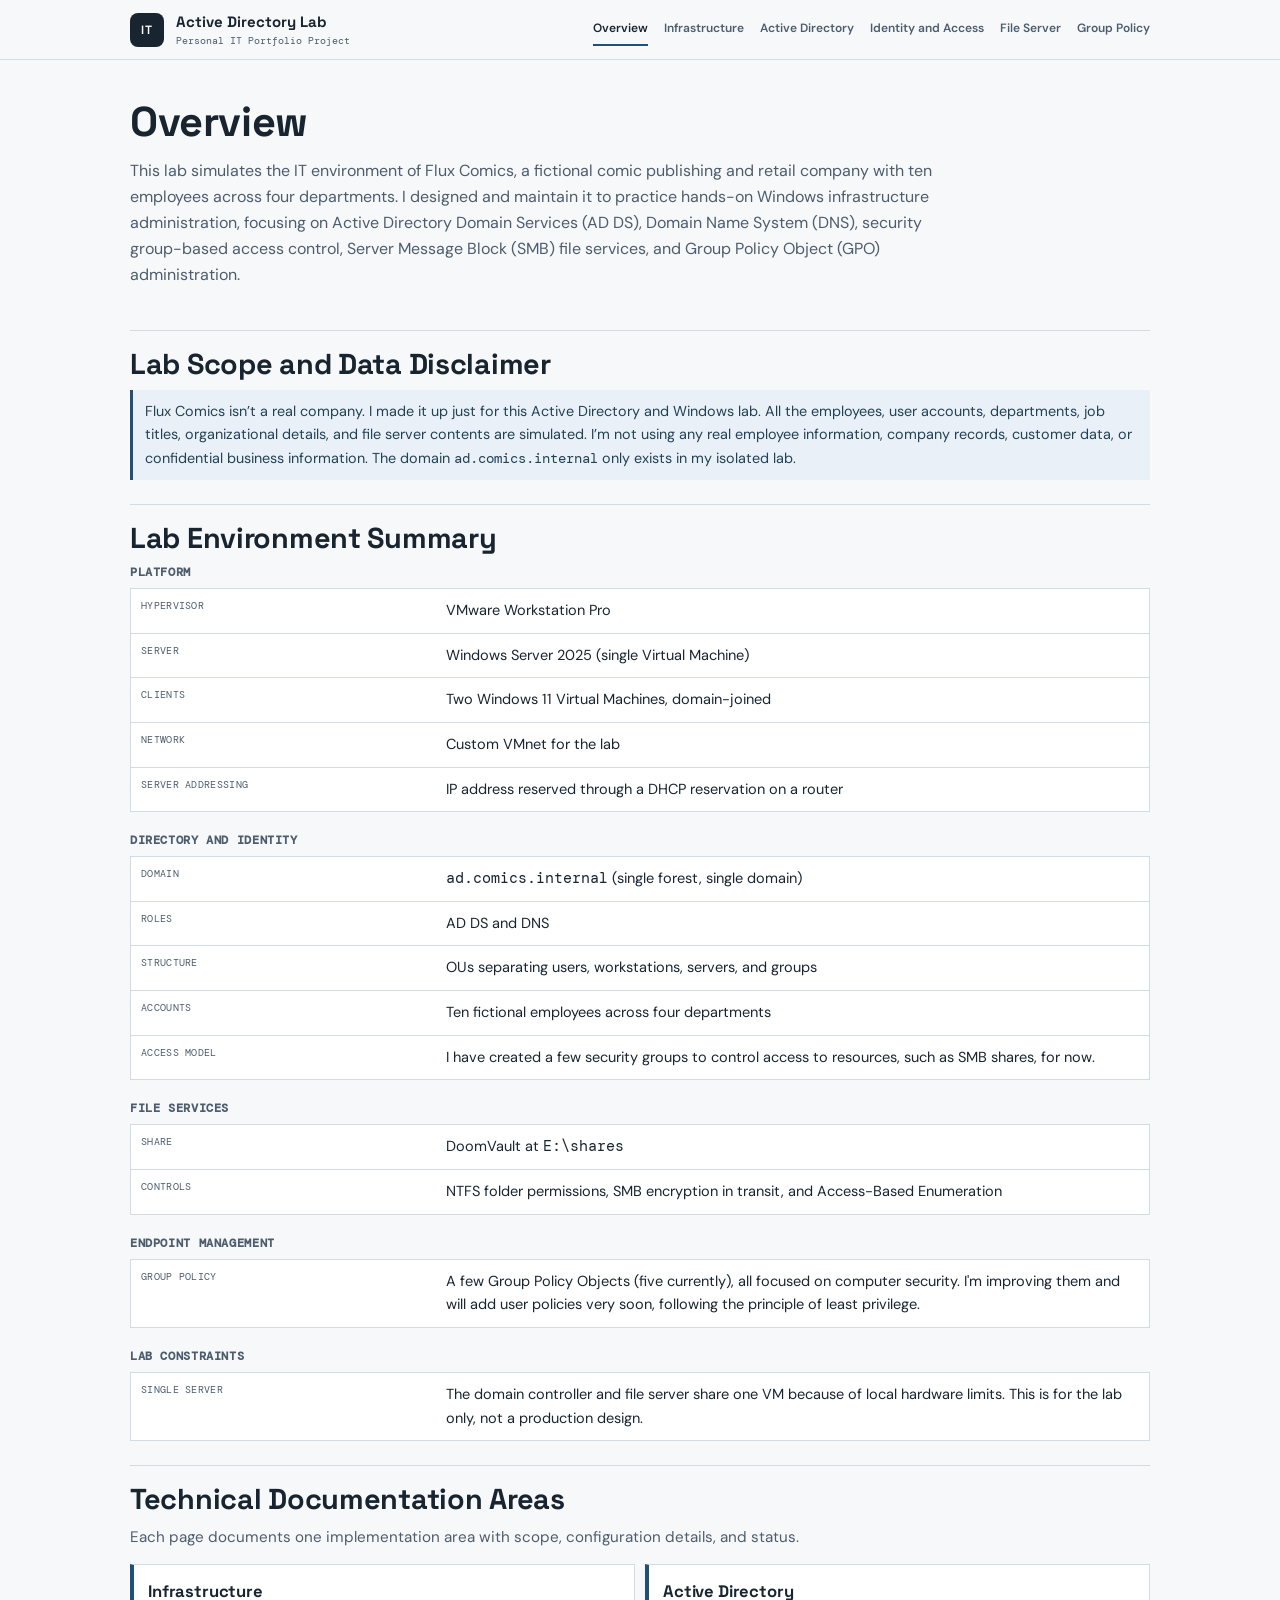
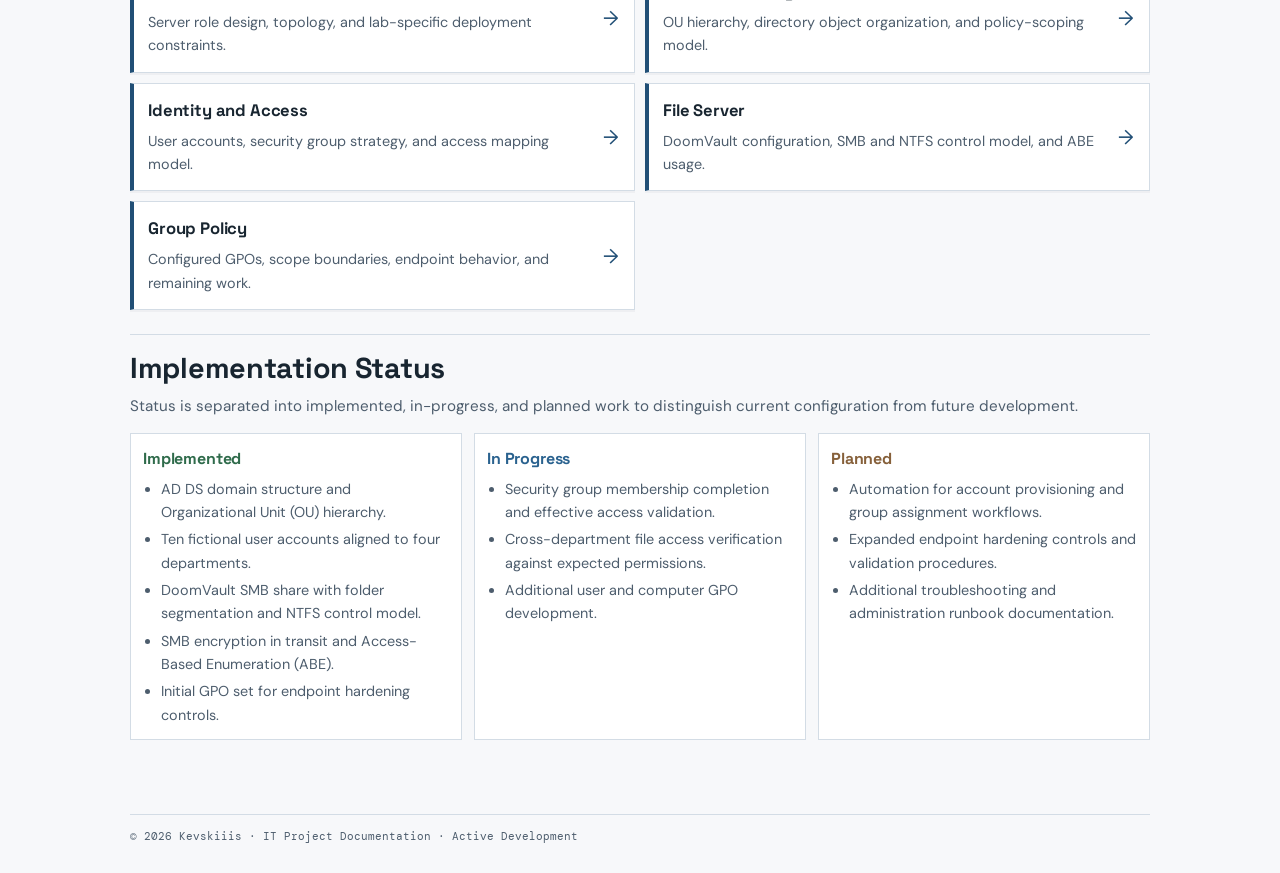
==== index.html @ 5cd57135 "Initial pages" ====
<!doctype html>
<html lang="en">
<head>
  <meta charset="utf-8">
  <meta name="viewport" content="width=device-width, initial-scale=1">
  <meta name="description" content="Personal Windows Server and Active Directory portfolio lab.">
  <title>Active Directory Lab | Overview</title>
  <link rel="preconnect" href="https://fonts.googleapis.com">
  <link rel="preconnect" href="https://fonts.gstatic.com" crossorigin>
  <link href="https://fonts.googleapis.com/css2?family=DM+Mono:wght@400;500&family=DM+Sans:wght@400;500;600;700&family=Space+Grotesk:wght@500;600;700&display=swap" rel="stylesheet">
  <link rel="stylesheet" href="assets/css/style.css">
  <script src="assets/js/main.js" defer></script>
</head>
<body>
  <header class="site-header">
    <a class="brand" href="index.html">
      <div class="brand-mark">IT</div>
      <span class="brand-copy"><strong>Active Directory Lab</strong><small>Personal IT Portfolio Project</small></span>
    </a>
    <button class="menu-toggle" type="button" aria-expanded="false" aria-controls="site-nav"><span></span><span></span><span></span><span class="sr-only">Toggle navigation</span></button>
    <nav id="site-nav" class="site-nav" aria-label="Primary navigation">
      <a class="active" href="index.html">Overview</a>
      <a href="pages/infrastructure.html">Infrastructure</a>
      <a href="pages/active-directory.html">Active Directory</a>
      <a href="pages/identity-access.html">Identity and Access</a>
      <a href="pages/file-server.html">File Server</a>
      <a href="pages/group-policy.html">Group Policy</a>
    </nav>
  </header>

  <main class="page-width">
    <section class="doc-header">
      <!-- <p class="doc-kicker">Technical Portfolio Overview</p> -->
      <h1>Overview</h1>
      <p class="doc-summary">This lab simulates the IT environment of Flux Comics, a fictional comic publishing and retail company with ten employees across four departments. I designed and maintain it to practice hands-on Windows infrastructure administration, focusing on Active Directory Domain Services (AD DS), Domain Name System (DNS), security group-based access control, Server Message Block (SMB) file services, and Group Policy Object (GPO) administration.</p>
    </section>

    <section class="section reveal">
      <div class="section-title"><h2>Lab Scope and Data Disclaimer</h2></div>
      <div class="tech-note">
        Flux Comics isn’t a real company. I made it up just for this Active Directory and Windows lab. All the employees, user accounts, departments, job titles, organizational details, and file server contents are simulated. I’m not using any real employee information, company records, customer data, or confidential business information. The domain <code>ad.comics.internal</code> only exists in my isolated lab.
      </div>
    </section>

    <section class="section reveal">
      <div class="section-title"><h2>Lab Environment Summary</h2></div>
      <div class="environment-group">
        <h3>Platform</h3>
        <div class="table-wrap">
          <table class="table-tech">
            <tbody>
              <tr><th scope="row">Hypervisor</th><td>VMware Workstation Pro</td></tr>
              <tr><th scope="row">Server</th><td>Windows Server 2025 (single Virtual Machine)</td></tr>
              <tr><th scope="row">Clients</th><td>Two Windows 11 Virtual Machines, domain-joined</td></tr>
              <tr><th scope="row">Network</th><td>Custom VMnet for the lab</td></tr>
              <tr><th scope="row">Server addressing</th><td>IP address reserved through a DHCP reservation on a router</td></tr>
            </tbody>
          </table>
        </div>
      </div>

      <div class="environment-group">
        <h3>Directory and Identity</h3>
        <div class="table-wrap">
          <table class="table-tech">
            <tbody>
              <tr><th scope="row">Domain</th><td><code>ad.comics.internal</code> (single forest, single domain)</td></tr>
              <tr><th scope="row">Roles</th><td>AD DS and DNS</td></tr>
              <tr><th scope="row">Structure</th><td>OUs separating users, workstations, servers, and groups</td></tr>
              <tr><th scope="row">Accounts</th><td>Ten fictional employees across four departments</td></tr>
              <tr><th scope="row">Access model</th><td>I have created a few security groups to control access to resources, such as SMB shares, for now.</td></tr>
            </tbody>
          </table>
        </div>
      </div>

      <div class="environment-group">
        <h3>File Services</h3>
        <div class="table-wrap">
          <table class="table-tech">
            <tbody>
              <tr><th scope="row">Share</th><td>DoomVault at <code>E:\shares</code></td></tr>
              <tr><th scope="row">Controls</th><td>NTFS folder permissions, SMB encryption in transit, and Access-Based Enumeration</td></tr>
            </tbody>
          </table>
        </div>
      </div>

      <div class="environment-group">
        <h3>Endpoint Management</h3>
        <div class="table-wrap">
          <table class="table-tech">
            <tbody>
              <tr><th scope="row">Group Policy</th><td>A few Group Policy Objects (five currently), all focused on computer security. I'm improving them and will add user policies very soon, following the principle of least privilege.</td></tr>
            </tbody>
          </table>
        </div>
      </div>

      <div class="environment-group">
        <h3>Lab Constraints</h3>
        <div class="table-wrap">
          <table class="table-tech">
            <tbody>
              <tr><th scope="row">Single server</th><td>The domain controller and file server share one VM because of local hardware limits. This is for the lab only, not a production design.</td></tr>
            </tbody>
          </table>
        </div>
      </div>
    </section>

    <section class="section reveal">
      <div class="section-title"><h2>Technical Documentation Areas</h2></div>
      <p class="section-summary">Each page documents one implementation area with scope, configuration details, and status.</p>
      <div class="page-links">
        <a class="page-link" href="pages/infrastructure.html"><h3>Infrastructure</h3><p>Server role design, topology, and lab-specific deployment constraints.</p></a>
        <a class="page-link" href="pages/active-directory.html"><h3>Active Directory</h3><p>OU hierarchy, directory object organization, and policy-scoping model.</p></a>
        <a class="page-link" href="pages/identity-access.html"><h3>Identity and Access</h3><p>User accounts, security group strategy, and access mapping model.</p></a>
        <a class="page-link" href="pages/file-server.html"><h3>File Server</h3><p>DoomVault configuration, SMB and NTFS control model, and ABE usage.</p></a>
        <a class="page-link" href="pages/group-policy.html"><h3>Group Policy</h3><p>Configured GPOs, scope boundaries, endpoint behavior, and remaining work.</p></a>
      </div>
    </section>

    <section class="section reveal">
      <div class="section-title"><h2>Implementation Status</h2></div>
      <p class="section-summary">Status is separated into implemented, in-progress, and planned work to distinguish current configuration from future development.</p>
      <div class="status-grid">
        <article class="status-card implemented">
          <h3>Implemented</h3>
          <ul>
            <li>AD DS domain structure and Organizational Unit (OU) hierarchy.</li>
            <li>Ten fictional user accounts aligned to four departments.</li>
            <li>DoomVault SMB share with folder segmentation and NTFS control model.</li>
            <li>SMB encryption in transit and Access-Based Enumeration (ABE).</li>
            <li>Initial GPO set for endpoint hardening controls.</li>
          </ul>
        </article>
        <article class="status-card in-progress">
          <h3>In Progress</h3>
          <ul>
            <li>Security group membership completion and effective access validation.</li>
            <li>Cross-department file access verification against expected permissions.</li>
            <li>Additional user and computer GPO development.</li>
          </ul>
        </article>
        <article class="status-card planned">
          <h3>Planned</h3>
          <ul>
            <li>Automation for account provisioning and group assignment workflows.</li>
            <li>Expanded endpoint hardening controls and validation procedures.</li>
            <li>Additional troubleshooting and administration runbook documentation.</li>
          </ul>
        </article>
      </div>
    </section>
  </main>

  <footer class="site-footer page-width">
    <div class="footer-stack">
      <p class="footer-meta">© 2026 Kevskiiis · IT Project Documentation · Active Development</p>
    </div>
  </footer>
</body>
</html>
---- assets/css/style.css ----
:root {
  --bg: #f7f8fa;
  --paper: #ffffff;
  --ink: #182530;
  --ink-soft: #4d5d6d;
  --line: #d3dce5;
  --accent: #214f76;
  --accent-soft: #e9f0f7;
  --ok: #2f6b4b;
  --progress: #2a628f;
  --plan: #86603a;
  --sans: "DM Sans", sans-serif;
  --display: "Space Grotesk", sans-serif;
  --mono: "DM Mono", monospace;
}

* { box-sizing: border-box; }
html { scroll-behavior: smooth; }
body { margin: 0; color: var(--ink); background: var(--bg); font: 16px/1.62 var(--sans); }
a { color: inherit; text-decoration: none; }
code, pre, .mono { font-family: var(--mono); }
pre { margin: 0; white-space: pre; overflow-x: auto; }
table { width: 100%; border-collapse: collapse; }
th, td { text-align: left; vertical-align: top; }

.sr-only {
  position: absolute;
  width: 1px;
  height: 1px;
  padding: 0;
  margin: -1px;
  overflow: hidden;
  clip: rect(0, 0, 0, 0);
  white-space: nowrap;
  border: 0;
}

.sr-only:focus {
  position: fixed;
  top: 12px;
  left: 12px;
  z-index: 50;
  width: auto;
  height: auto;
  padding: 8px 10px;
  margin: 0;
  overflow: visible;
  clip: auto;
  background: var(--paper);
  color: var(--ink);
  border: 1px solid var(--accent);
}

.page-width { width: min(1020px, calc(100% - 56px)); margin-inline: auto; }

.site-header {
  position: sticky;
  top: 0;
  z-index: 30;
  display: flex;
  align-items: center;
  justify-content: space-between;
  padding: 12px max(28px, calc((100% - 1020px) / 2));
  border-bottom: 1px solid var(--line);
  background: color-mix(in srgb, var(--bg), transparent 8%);
  backdrop-filter: blur(10px);
}

.brand { display: flex; align-items: center; gap: 12px; }
.brand-mark {
  width: 34px;
  height: 34px;
  display: flex;
  align-items: center;
  justify-content: center;
  background: var(--ink);
  color: var(--paper);
  border-radius: 8px;
  font: 600 12px var(--display);
  letter-spacing: 0.05em;
}
.brand-copy { display: grid; line-height: 1.12; }
.brand-copy strong { font: 700 15px var(--display); }
.brand-copy small { margin-top: 3px; color: var(--ink-soft); font: 10px var(--mono); }

.site-nav { display: flex; align-items: center; gap: 16px; font-size: 12px; font-weight: 600; }
.site-nav a { color: var(--ink-soft); border-bottom: 2px solid transparent; padding: 6px 0; }
.site-nav a.active, .site-nav a:hover { color: var(--ink); border-color: var(--accent); }

.menu-toggle { display: none; border: 0; background: none; }
.menu-toggle span:not(.sr-only) { display: block; width: 22px; height: 2px; margin: 4px 0; background: var(--ink); }

a:focus-visible, button:focus-visible { outline: 2px solid var(--accent); outline-offset: 2px; }

main { padding: 30px 0 46px; }

.doc-header {
  padding-bottom: 18px;
}

.doc-kicker { margin: 0; color: var(--accent); text-transform: uppercase; letter-spacing: 0.1em; font: 11px var(--mono); }

h1, h2, h3 { margin: 0; color: var(--ink); font-family: var(--display); letter-spacing: -0.01em; }
h1 { margin-top: 8px; font-size: clamp(1.8rem, 3.5vw, 2.6rem); line-height: 1.16; }
h2 { font-size: clamp(1.3rem, 2.4vw, 1.8rem); line-height: 1.22; }
h3 { font-size: 1.04rem; }

.doc-summary { margin: 12px 0 0; max-width: 820px; color: var(--ink-soft); }

.section {
  margin-top: 24px;
  padding-top: 16px;
  border-top: 1px solid var(--line);
}

.section-title {
  display: block;
  margin-bottom: 8px;
}
.section-summary { margin: 0 0 14px; color: var(--ink-soft); font-size: 0.95rem; }

.environment-group + .environment-group { margin-top: 20px; }
.environment-group h3 { margin: 0 0 8px; color: var(--ink-soft); font: 600 0.78rem/1.3 var(--mono); letter-spacing: 0.05em; text-transform: uppercase; }

.environment-group .table-tech { table-layout: fixed; }
.environment-group .table-tech th[scope="row"] { width: 30%; }
.environment-group .table-tech td { overflow-wrap: anywhere; }

.table-wrap {
  border: 1px solid var(--line);
  background: var(--paper);
  overflow-x: auto;
}

.table-tech th, .table-tech td {
  border-top: 1px solid var(--line);
  padding: 10px 10px;
  font-size: 0.91rem;
}

.table-tech thead th {
  border-top: 0;
  color: var(--ink-soft);
  text-transform: uppercase;
  font: 10px var(--mono);
  letter-spacing: 0.03em;
  background: #f7fafd;
}

.table-tech tbody tr:first-child th,
.table-tech tbody tr:first-child td { border-top: 0; }

.table-tech th[scope="row"] {
  width: 33%;
  color: var(--ink-soft);
  font: 10px var(--mono);
  text-transform: uppercase;
  letter-spacing: 0.03em;
}

.grid-2 {
  display: grid;
  grid-template-columns: 1fr 1fr;
  gap: 14px;
}

.panel {
  border: 1px solid var(--line);
  background: var(--paper);
  padding: 13px;
}

.panel h3 { margin-bottom: 7px; }
.panel p, .panel ul { margin: 0; color: var(--ink-soft); font-size: 0.92rem; }
.panel ul { padding-left: 18px; }
.panel li + li { margin-top: 5px; }

.diagram {
  border: 1px solid var(--line);
  background: #f8fbfd;
  padding: 12px;
}

.diagram-label {
  display: block;
  margin-bottom: 8px;
  color: var(--accent);
  font: 10px var(--mono);
  text-transform: uppercase;
  letter-spacing: 0.06em;
}

.diagram pre { color: #2a3947; font-size: 0.83rem; line-height: 1.58; }

.list {
  margin: 0;
  padding-left: 18px;
  color: var(--ink-soft);
  font-size: 0.92rem;
}

.list li + li { margin-top: 6px; }

.tech-note {
  border-left: 3px solid var(--accent);
  background: var(--accent-soft);
  padding: 10px 12px;
  color: #234154;
  font-size: 0.9rem;
}

.status-grid {
  display: grid;
  grid-template-columns: repeat(3, minmax(0, 1fr));
  gap: 12px;
}

.status-card {
  border: 1px solid var(--line);
  background: var(--paper);
  padding: 12px;
}

.status-card h3 { margin-bottom: 6px; font-size: 1rem; }
.status-card ul { margin: 0; padding-left: 18px; color: var(--ink-soft); font-size: 0.9rem; }
.status-card li + li { margin-top: 4px; }

.implemented h3 { color: var(--ok); }
.in-progress h3 { color: var(--progress); }
.planned h3 { color: var(--plan); }

.page-links {
  display: grid;
  grid-template-columns: repeat(2, minmax(0, 1fr));
  gap: 10px;
}

.page-link {
  position: relative;
  display: block;
  border: 1px solid var(--line);
  border-left: 4px solid var(--accent);
  background: var(--paper);
  padding: 14px 46px 14px 14px;
  box-shadow: 0 2px 0 rgba(24, 37, 48, 0.04);
  transition: border-color 0.18s ease, background-color 0.18s ease, box-shadow 0.18s ease, transform 0.18s ease;
}

.page-link::after { content: "→"; position: absolute; top: 50%; right: 15px; color: var(--accent); font: 20px/1 var(--sans); transform: translateY(-50%); transition: transform 0.18s ease, color 0.18s ease; }
.page-link:hover { border-color: var(--accent); background: var(--accent-soft); box-shadow: 0 4px 12px rgba(24, 37, 48, 0.1); transform: translateY(-2px); }
.page-link:hover::after { color: var(--ink); transform: translate(3px, -50%); }
.page-link h3 { margin-bottom: 5px; }
.page-link p { margin: 0; color: var(--ink-soft); font-size: 0.9rem; }

.related-nav {
  display: flex;
  justify-content: space-between;
  gap: 14px;
  margin-top: 14px;
  padding-top: 10px;
  border-top: 1px solid var(--line);
  font: 12px var(--mono);
}

.related-nav a { display: inline-flex; align-items: center; min-height: 38px; padding: 8px 13px; border: 1px solid var(--line); background: var(--paper); color: var(--ink-soft); font: 600 11px var(--mono); transition: background-color 0.18s ease, border-color 0.18s ease, color 0.18s ease, transform 0.18s ease; }

.related-nav a:hover {
  border-color: var(--accent);
  background: var(--accent);
  color: #fff;
  transform: translateY(-1px);
}

.site-footer { margin-top: 28px; padding-bottom: 30px; }

.footer-stack {
  border-top: 1px solid var(--line);
  padding-top: 14px;
  display: grid;
  gap: 8px;
}

.footer-meta { margin: 0; color: var(--ink-soft); font: 11px var(--mono); }

.reveal {
  opacity: 0;
  transform: translateY(10px);
  transition: opacity 0.42s ease, transform 0.42s ease;
}

.reveal.is-visible { opacity: 1; transform: none; }
.reveal-delay { transition-delay: 0.09s; }

@media (max-width: 880px) {
  .page-width { width: min(100% - 34px, 760px); }
  .site-header { padding: 12px 17px; }
  .menu-toggle { display: block; }

  .site-nav {
    position: absolute;
    top: 62px;
    left: 17px;
    right: 17px;
    display: grid;
    gap: 0;
    padding: 8px 14px;
    border: 1px solid var(--line);
    background: var(--bg);
    opacity: 0;
    pointer-events: none;
    transform: translateY(-8px);
    transition: 0.2s ease;
  }

  .site-nav.is-open { opacity: 1; pointer-events: auto; transform: none; }
  .site-nav a { padding: 9px 0; border-bottom: 1px solid var(--line); }
  .site-nav a:last-child { border-bottom: 0; }

  .grid-2, .status-grid, .page-links { grid-template-columns: 1fr; }
  .related-nav { flex-direction: column; }
}

@media (prefers-reduced-motion: reduce) {
  html { scroll-behavior: auto; }
  .reveal { opacity: 1; transform: none; transition: none; }
}
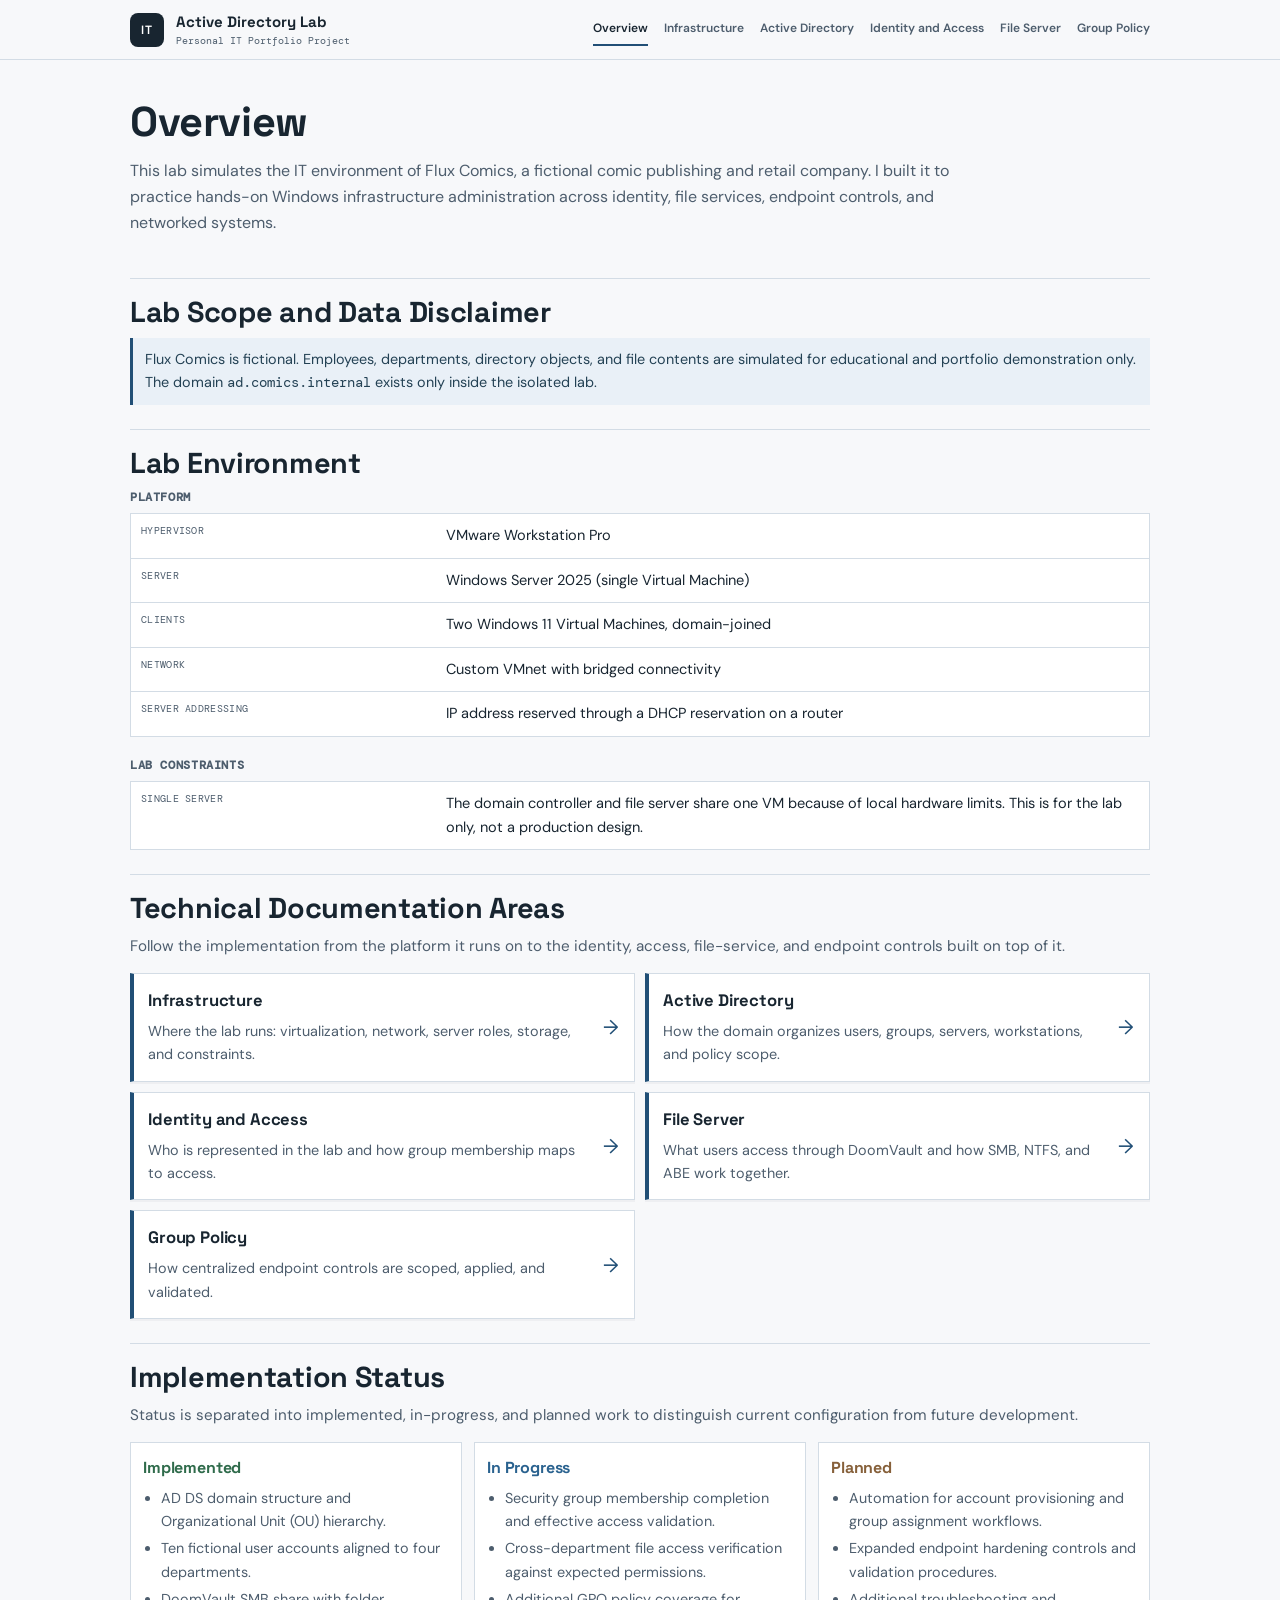
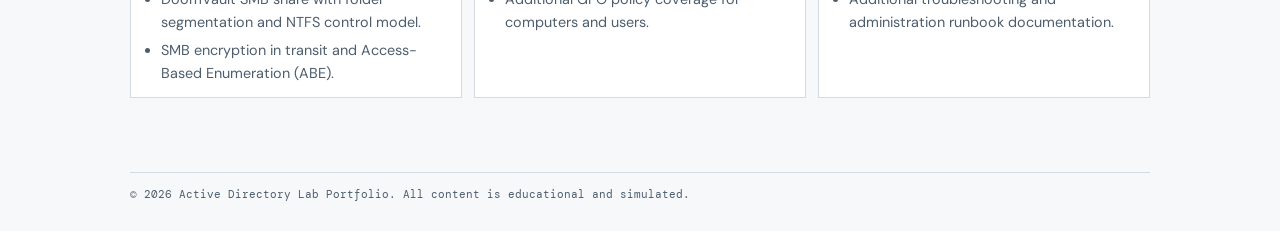
==== commit 72af9899: "Refactored pages and doc" ====
--- a/index.html
+++ b/index.html
@@ -12,6 +12,7 @@
   <script src="assets/js/main.js" defer></script>
 </head>
 <body>
+  <a class="sr-only" href="#main">Skip to main content</a>
   <header class="site-header">
     <a class="brand" href="index.html">
       <div class="brand-mark">IT</div>
@@ -28,22 +29,21 @@
     </nav>
   </header>
 
-  <main class="page-width">
+  <main id="main" class="page-width">
     <section class="doc-header">
-      <!-- <p class="doc-kicker">Technical Portfolio Overview</p> -->
       <h1>Overview</h1>
-      <p class="doc-summary">This lab simulates the IT environment of Flux Comics, a fictional comic publishing and retail company with ten employees across four departments. I designed and maintain it to practice hands-on Windows infrastructure administration, focusing on Active Directory Domain Services (AD DS), Domain Name System (DNS), security group-based access control, Server Message Block (SMB) file services, and Group Policy Object (GPO) administration.</p>
+      <p class="doc-summary">This lab simulates the IT environment of Flux Comics, a fictional comic publishing and retail company. I built it to practice hands-on Windows infrastructure administration across identity, file services, endpoint controls, and networked systems.</p>
     </section>
 
     <section class="section reveal">
       <div class="section-title"><h2>Lab Scope and Data Disclaimer</h2></div>
       <div class="tech-note">
-        Flux Comics isn’t a real company. I made it up just for this Active Directory and Windows lab. All the employees, user accounts, departments, job titles, organizational details, and file server contents are simulated. I’m not using any real employee information, company records, customer data, or confidential business information. The domain <code>ad.comics.internal</code> only exists in my isolated lab.
+        Flux Comics is fictional. Employees, departments, directory objects, and file contents are simulated for educational and portfolio demonstration only. The domain <code>ad.comics.internal</code> exists only inside the isolated lab.
       </div>
     </section>
 
     <section class="section reveal">
-      <div class="section-title"><h2>Lab Environment Summary</h2></div>
+      <div class="section-title"><h2>Lab Environment</h2></div>
       <div class="environment-group">
         <h3>Platform</h3>
         <div class="table-wrap">
@@ -52,46 +52,8 @@
               <tr><th scope="row">Hypervisor</th><td>VMware Workstation Pro</td></tr>
               <tr><th scope="row">Server</th><td>Windows Server 2025 (single Virtual Machine)</td></tr>
               <tr><th scope="row">Clients</th><td>Two Windows 11 Virtual Machines, domain-joined</td></tr>
-              <tr><th scope="row">Network</th><td>Custom VMnet for the lab</td></tr>
+              <tr><th scope="row">Network</th><td>Custom VMnet with bridged connectivity</td></tr>
               <tr><th scope="row">Server addressing</th><td>IP address reserved through a DHCP reservation on a router</td></tr>
-            </tbody>
-          </table>
-        </div>
-      </div>
-
-      <div class="environment-group">
-        <h3>Directory and Identity</h3>
-        <div class="table-wrap">
-          <table class="table-tech">
-            <tbody>
-              <tr><th scope="row">Domain</th><td><code>ad.comics.internal</code> (single forest, single domain)</td></tr>
-              <tr><th scope="row">Roles</th><td>AD DS and DNS</td></tr>
-              <tr><th scope="row">Structure</th><td>OUs separating users, workstations, servers, and groups</td></tr>
-              <tr><th scope="row">Accounts</th><td>Ten fictional employees across four departments</td></tr>
-              <tr><th scope="row">Access model</th><td>I have created a few security groups to control access to resources, such as SMB shares, for now.</td></tr>
-            </tbody>
-          </table>
-        </div>
-      </div>
-
-      <div class="environment-group">
-        <h3>File Services</h3>
-        <div class="table-wrap">
-          <table class="table-tech">
-            <tbody>
-              <tr><th scope="row">Share</th><td>DoomVault at <code>E:\shares</code></td></tr>
-              <tr><th scope="row">Controls</th><td>NTFS folder permissions, SMB encryption in transit, and Access-Based Enumeration</td></tr>
-            </tbody>
-          </table>
-        </div>
-      </div>
-
-      <div class="environment-group">
-        <h3>Endpoint Management</h3>
-        <div class="table-wrap">
-          <table class="table-tech">
-            <tbody>
-              <tr><th scope="row">Group Policy</th><td>A few Group Policy Objects (five currently), all focused on computer security. I'm improving them and will add user policies very soon, following the principle of least privilege.</td></tr>
             </tbody>
           </table>
         </div>
@@ -111,13 +73,13 @@
 
     <section class="section reveal">
       <div class="section-title"><h2>Technical Documentation Areas</h2></div>
-      <p class="section-summary">Each page documents one implementation area with scope, configuration details, and status.</p>
+      <p class="section-summary">Follow the implementation from the platform it runs on to the identity, access, file-service, and endpoint controls built on top of it.</p>
       <div class="page-links">
-        <a class="page-link" href="pages/infrastructure.html"><h3>Infrastructure</h3><p>Server role design, topology, and lab-specific deployment constraints.</p></a>
-        <a class="page-link" href="pages/active-directory.html"><h3>Active Directory</h3><p>OU hierarchy, directory object organization, and policy-scoping model.</p></a>
-        <a class="page-link" href="pages/identity-access.html"><h3>Identity and Access</h3><p>User accounts, security group strategy, and access mapping model.</p></a>
-        <a class="page-link" href="pages/file-server.html"><h3>File Server</h3><p>DoomVault configuration, SMB and NTFS control model, and ABE usage.</p></a>
-        <a class="page-link" href="pages/group-policy.html"><h3>Group Policy</h3><p>Configured GPOs, scope boundaries, endpoint behavior, and remaining work.</p></a>
+        <a class="page-link" href="pages/infrastructure.html"><h3>Infrastructure</h3><p>Where the lab runs: virtualization, network, server roles, storage, and constraints.</p></a>
+        <a class="page-link" href="pages/active-directory.html"><h3>Active Directory</h3><p>How the domain organizes users, groups, servers, workstations, and policy scope.</p></a>
+        <a class="page-link" href="pages/identity-access.html"><h3>Identity and Access</h3><p>Who is represented in the lab and how group membership maps to access.</p></a>
+        <a class="page-link" href="pages/file-server.html"><h3>File Server</h3><p>What users access through DoomVault and how SMB, NTFS, and ABE work together.</p></a>
+        <a class="page-link" href="pages/group-policy.html"><h3>Group Policy</h3><p>How centralized endpoint controls are scoped, applied, and validated.</p></a>
       </div>
     </section>
 
@@ -132,7 +94,6 @@
             <li>Ten fictional user accounts aligned to four departments.</li>
             <li>DoomVault SMB share with folder segmentation and NTFS control model.</li>
             <li>SMB encryption in transit and Access-Based Enumeration (ABE).</li>
-            <li>Initial GPO set for endpoint hardening controls.</li>
           </ul>
         </article>
         <article class="status-card in-progress">
@@ -140,7 +101,7 @@
           <ul>
             <li>Security group membership completion and effective access validation.</li>
             <li>Cross-department file access verification against expected permissions.</li>
-            <li>Additional user and computer GPO development.</li>
+            <li>Additional GPO policy coverage for computers and users.</li>
           </ul>
         </article>
         <article class="status-card planned">
@@ -157,7 +118,7 @@
 
   <footer class="site-footer page-width">
     <div class="footer-stack">
-      <p class="footer-meta">© 2026 Kevskiiis · IT Project Documentation · Active Development</p>
+      <p class="footer-meta">© 2026 Active Directory Lab Portfolio. All content is educational and simulated.</p>
     </div>
   </footer>
 </body>
--- a/assets/css/style.css
+++ b/assets/css/style.css
@@ -208,6 +208,12 @@
   color: #234154;
   font-size: 0.9rem;
 }
+
+.subsection-title { margin: 10px 0 5px; }
+.subsection-title:first-child { margin-top: 28px; }
+.spaced-table { margin-top: 14px; }
+.panel h4 { margin-top: 0; }
+.muted-note { color: var(--ink-soft); font-size: 0.95rem; }
 
 .status-grid {
   display: grid;
